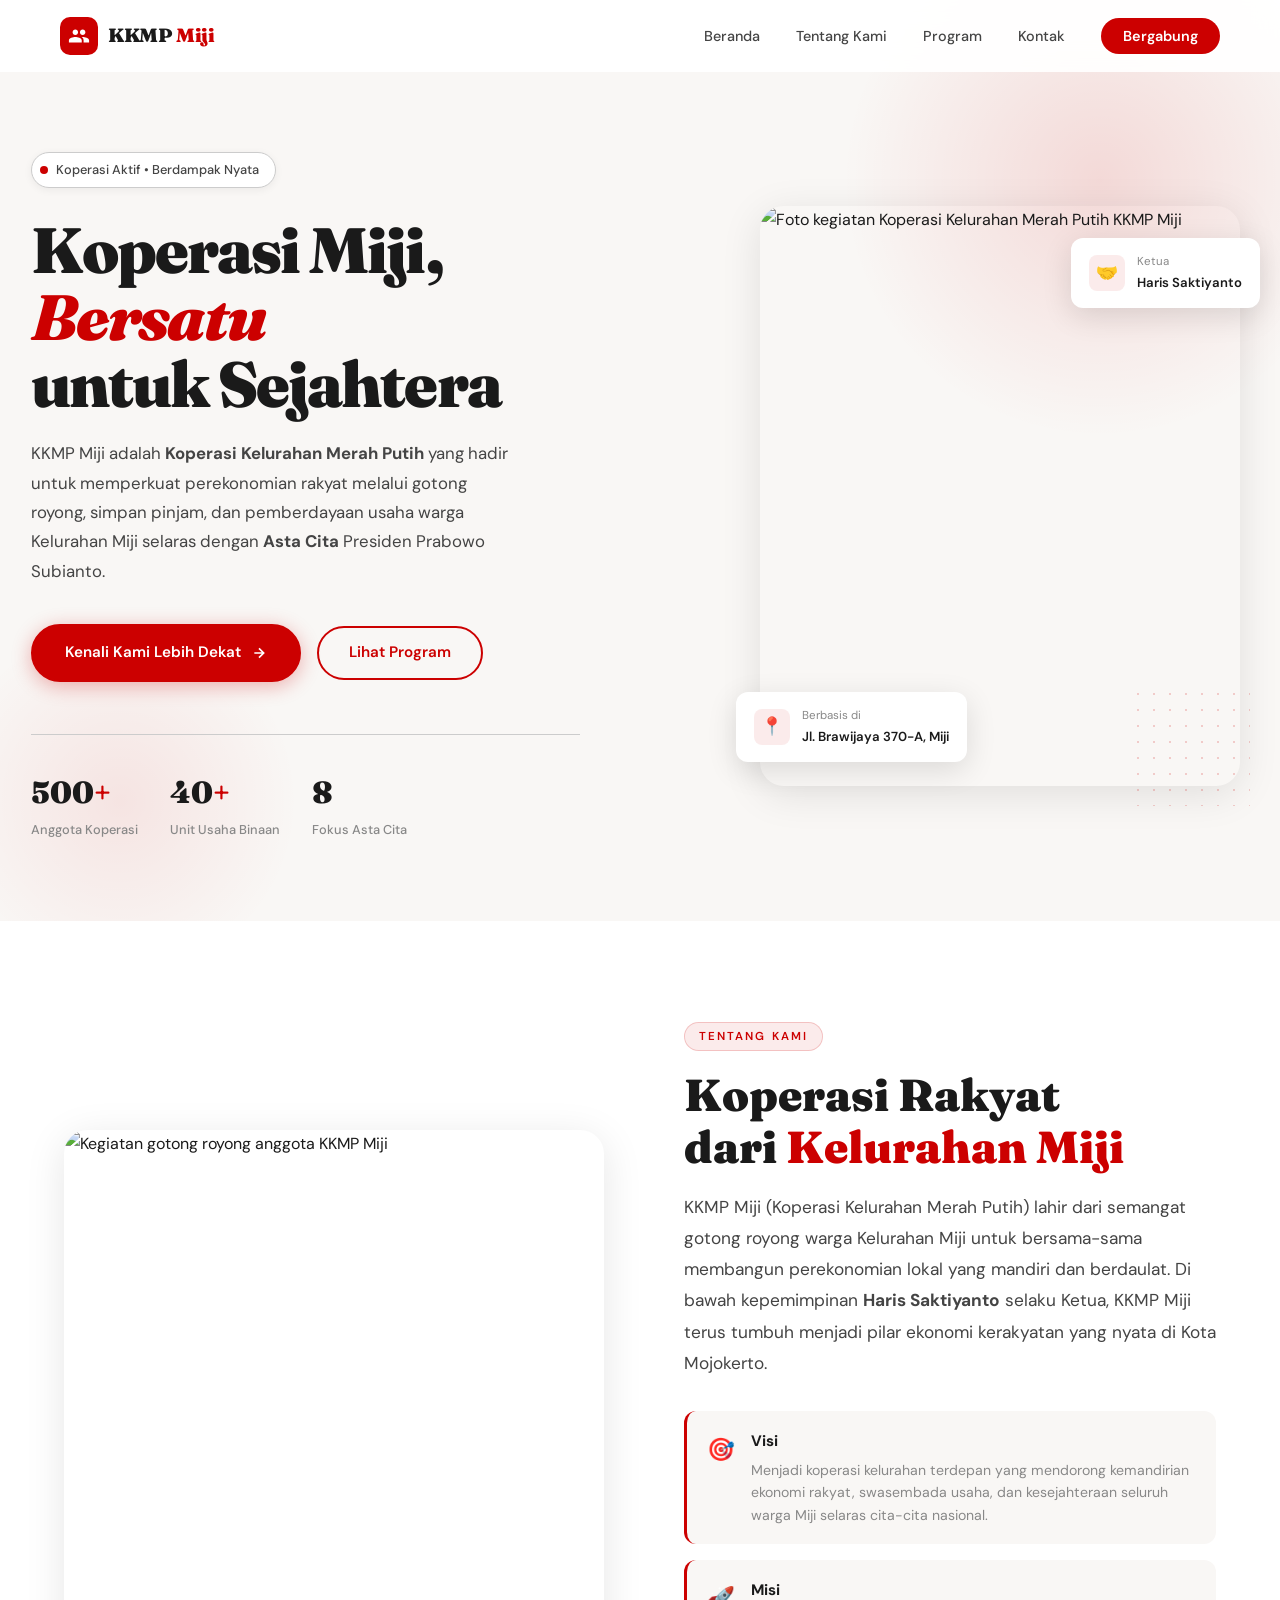
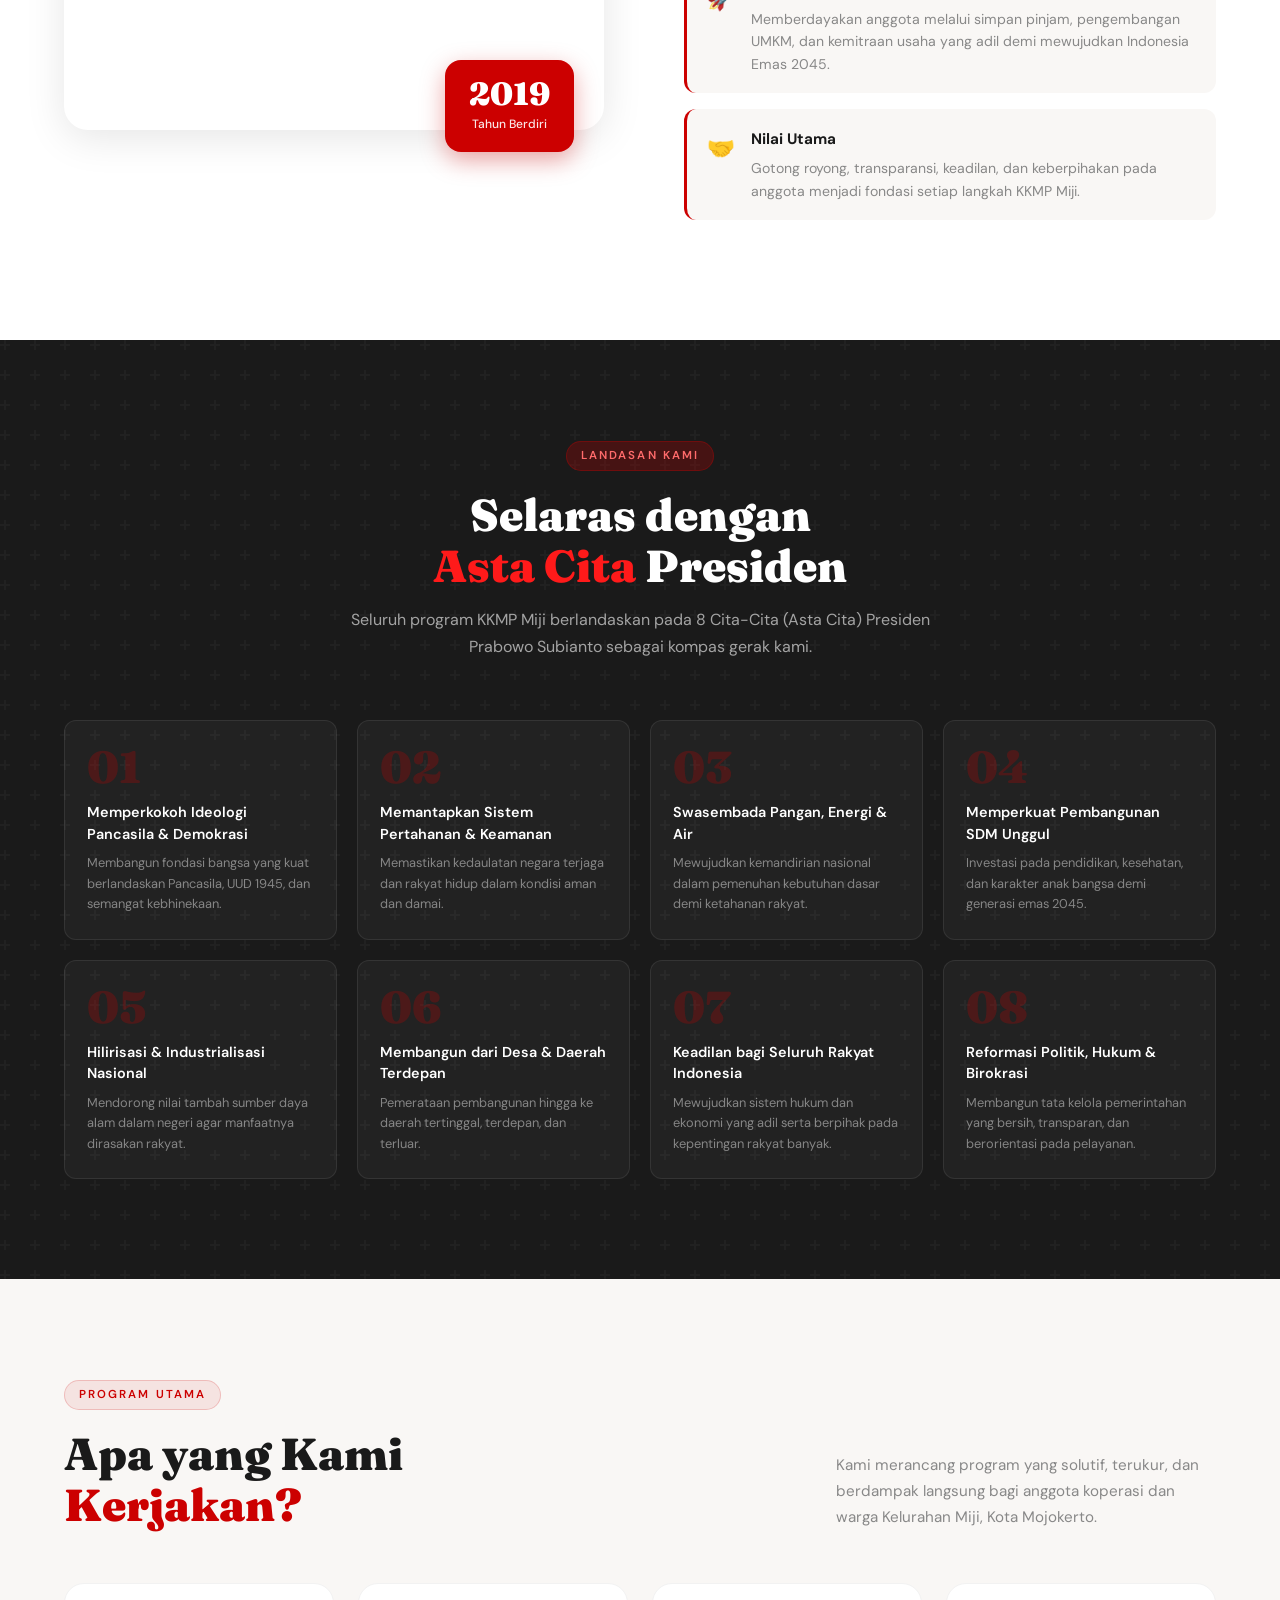
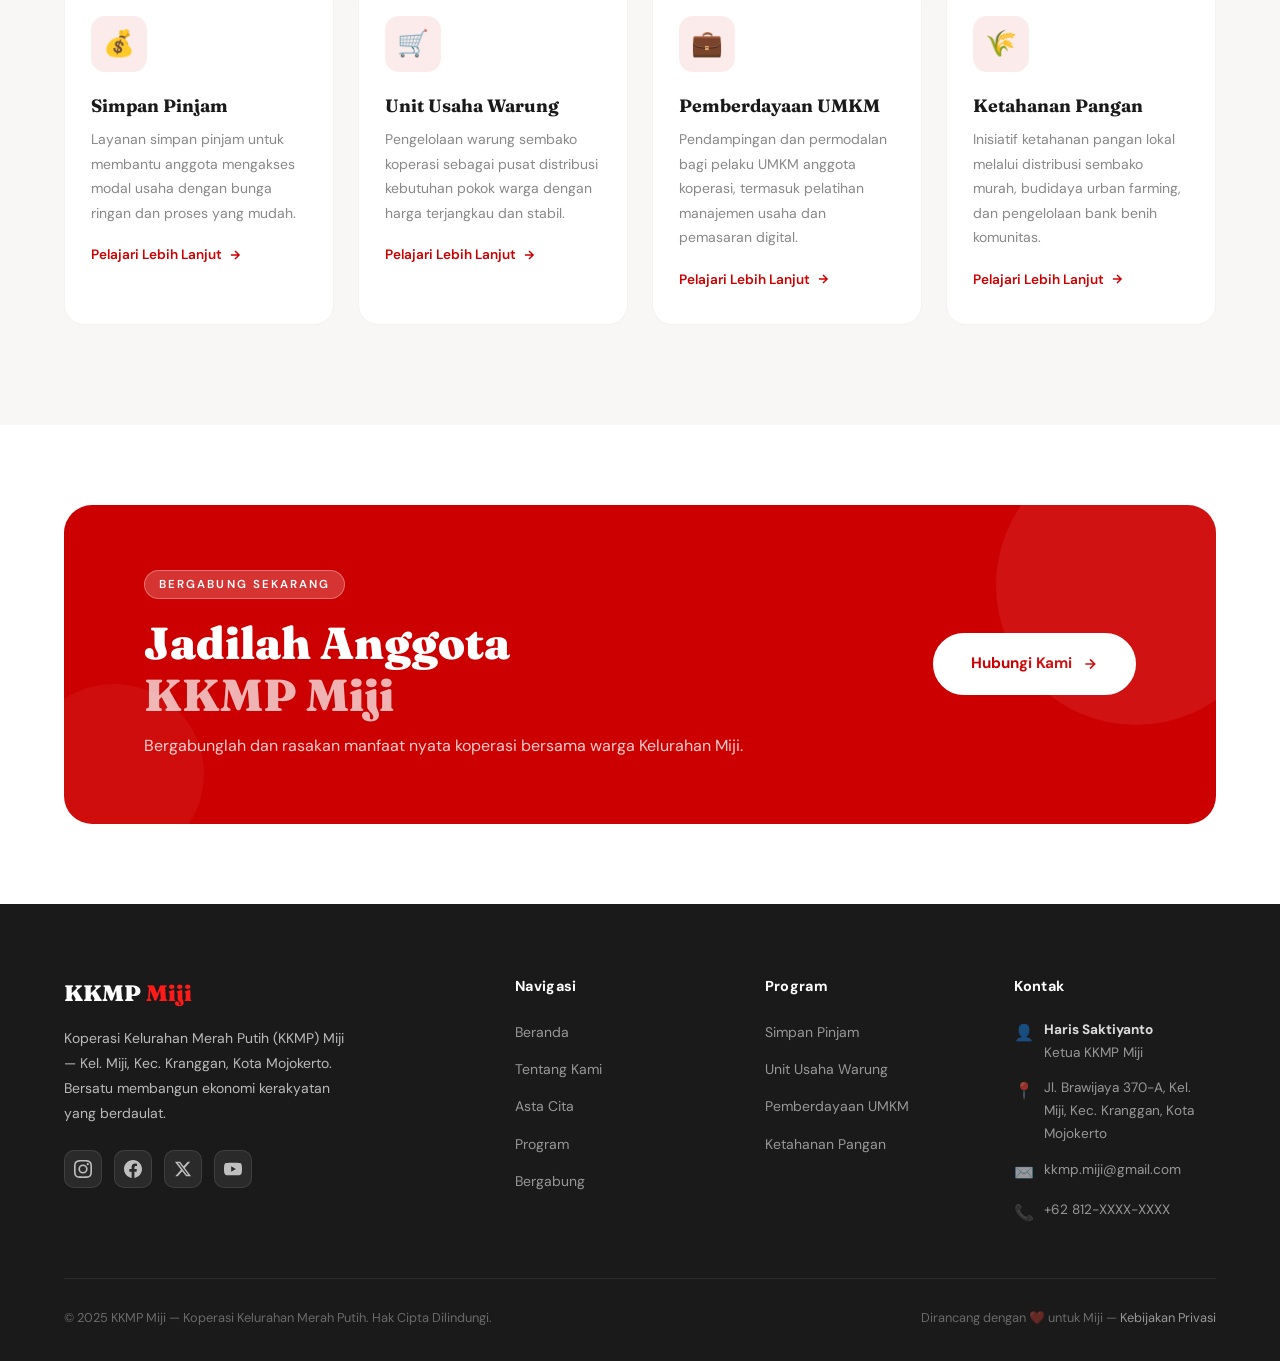
==== kkmp-miji-vercel (1)/index.html @ 679b97ec "Add files via upload" ====
<!DOCTYPE html>
<html lang="id">
<head>
  <meta charset="UTF-8" />
  <meta name="viewport" content="width=device-width, initial-scale=1.0" />

  <!-- ── SEO & Open Graph ── -->
  <title>KKMP Miji — Koperasi Kelurahan Merah Putih, Miji Mojokerto</title>
  <meta name="description" content="Koperasi Kelurahan Merah Putih (KKMP) Miji — Bersatu membangun ekonomi kerakyatan yang mandiri dan berdaulat di Kelurahan Miji, Kec. Kranggan, Kota Mojokerto." />
  <meta name="keywords" content="KKMP Miji, Koperasi Kelurahan Merah Putih, Mojokerto, Koperasi, Ekonomi Kerakyatan, Haris Saktiyanto" />
  <meta name="author" content="KKMP Miji" />

  <meta property="og:title"       content="KKMP Miji — Koperasi Kelurahan Merah Putih" />
  <meta property="og:description" content="Bersatu membangun ekonomi kerakyatan yang mandiri dan berdaulat di Kelurahan Miji, Kota Mojokerto." />
  <meta property="og:type"        content="website" />
  <meta property="og:locale"      content="id_ID" />

  <!-- ── Favicon (ganti dengan favicon asli) ── -->
  <link rel="icon" href="data:image/svg+xml,<svg xmlns='http://www.w3.org/2000/svg' viewBox='0 0 100 100'><rect width='100' height='100' rx='20' fill='%23CC0000'/><text y='.9em' font-size='80' x='10'>🤝</text></svg>" />

  <!-- ── Google Fonts ── -->
  <link rel="preconnect" href="https://fonts.googleapis.com" />
  <link rel="preconnect" href="https://fonts.gstatic.com" crossorigin />
  <link
    href="https://fonts.googleapis.com/css2?family=Fraunces:ital,wght@0,400;0,700;0,900;1,400&family=DM+Sans:wght@300;400;500;600&display=swap"
    rel="stylesheet"
  />

  <!-- ── Stylesheet Eksternal ── -->
  <link rel="stylesheet" href="style.css" />
</head>

<body>

  <!-- =============================================
       NAVIGASI
  ============================================= -->
  <nav id="navbar" aria-label="Navigasi Utama KKMP Miji">
    <div class="container nav-inner">

      <!-- Logo -->
      <a href="#" class="nav-logo">
        <div class="logo-badge" aria-hidden="true">
          <svg viewBox="0 0 24 24" xmlns="http://www.w3.org/2000/svg">
            <path d="M16 11c1.66 0 2.99-1.34 2.99-3S17.66 5 16 5c-1.66 0-3 1.34-3 3s1.34 3 3 3zm-8 0c1.66 0 2.99-1.34 2.99-3S9.66 5 8 5C6.34 5 5 6.34 5 8s1.34 3 3 3zm0 2c-2.33 0-7 1.17-7 3.5V19h14v-2.5c0-2.33-4.67-3.5-7-3.5zm8 0c-.29 0-.62.02-.97.05 1.16.84 1.97 1.97 1.97 3.45V19h6v-2.5c0-2.33-4.67-3.5-7-3.5z"/>
          </svg>
        </div>
        <span class="logo-text">KKMP <span>Miji</span></span>
      </a>

      <!-- Tautan navigasi (desktop) -->
      <ul class="nav-links" role="list">
        <li><a href="#hero">Beranda</a></li>
        <li><a href="#tentang">Tentang Kami</a></li>
        <li><a href="#program">Program</a></li>
        <li><a href="#footer">Kontak</a></li>
        <li><a href="#cta" class="nav-cta">Bergabung</a></li>
      </ul>

      <!-- Tombol hamburger (mobile) -->
      <button
        class="hamburger"
        id="hamburgerBtn"
        aria-label="Buka atau tutup menu"
        aria-expanded="false"
        aria-controls="mobileMenu"
      >
        <span></span>
        <span></span>
        <span></span>
      </button>
    </div>
  </nav>

  <!-- Menu mobile overlay -->
  <div class="mobile-menu" id="mobileMenu" role="navigation" aria-label="Menu Mobile">
    <a href="#hero"      class="mobile-nav-link">Beranda</a>
    <a href="#tentang"   class="mobile-nav-link">Tentang Kami</a>
    <a href="#asta-cita" class="mobile-nav-link">Asta Cita</a>
    <a href="#program"   class="mobile-nav-link">Program</a>
    <a href="#footer"    class="mobile-nav-link">Kontak</a>
  </div>


  <!-- =============================================
       HERO SECTION
  ============================================= -->
  <section id="hero" aria-labelledby="hero-title">
    <div class="container" style="display:contents;">

      <!-- Konten teks kiri -->
      <div class="hero-left container" style="display:block; width:90%; max-width:1160px; margin:0 auto; padding-right:0;">

        <!-- Badge status aktif -->
        <div class="hero-badge">
          <span class="dot"></span>
          Koperasi Aktif &bull; Berdampak Nyata
        </div>

        <!-- Judul utama -->
        <h1 class="hero-title" id="hero-title">
          Koperasi Miji,<br/>
          <span class="accent">Bersatu</span><br/>
          untuk Sejahtera
        </h1>

        <!-- Sub-judul -->
        <p class="hero-subtitle">
          KKMP Miji adalah <strong>Koperasi Kelurahan Merah Putih</strong> yang hadir untuk
          memperkuat perekonomian rakyat melalui gotong royong, simpan pinjam, dan
          pemberdayaan usaha warga Kelurahan Miji selaras dengan <strong>Asta Cita</strong>
          Presiden Prabowo Subianto.
        </p>

        <!-- Tombol aksi -->
        <div class="hero-actions">
          <a href="#tentang" class="btn-primary">
            Kenali Kami Lebih Dekat
            <svg width="16" height="16" viewBox="0 0 24 24" fill="none" stroke="currentColor" stroke-width="2.5">
              <path d="M5 12h14M12 5l7 7-7 7"/>
            </svg>
          </a>
          <a href="#program" class="btn-outline">Lihat Program</a>
        </div>

        <!-- Statistik ringkas -->
        <div class="hero-stats">
          <div class="stat-item">
            <div class="stat-num">500<span>+</span></div>
            <div class="stat-label">Anggota Koperasi</div>
          </div>
          <div class="stat-item">
            <div class="stat-num">40<span>+</span></div>
            <div class="stat-label">Unit Usaha Binaan</div>
          </div>
          <div class="stat-item">
            <div class="stat-num">8</div>
            <div class="stat-label">Fokus Asta Cita</div>
          </div>
        </div>
      </div><!-- /.hero-left -->

      <!-- Gambar sisi kanan -->
      <div class="hero-right" style="padding:80px 40px 80px 0; flex:1; min-width:280px;">
        <div class="hero-image-wrap">
          <!-- Ganti URL dengan foto asli KKMP Miji -->
          <img
            src="https://placehold.co/520x580/CC0000/FFFFFF?text=KKMP+Miji&font=playfair-display"
            alt="Foto kegiatan Koperasi Kelurahan Merah Putih KKMP Miji"
            width="520"
            height="580"
          />

          <!-- Kartu mengambang 1: alamat -->
          <div class="hero-float-card card-1">
            <div class="card-icon">📍</div>
            <div>
              <div style="color:var(--gray-500); font-size:0.72rem; font-weight:400;">Berbasis di</div>
              <div>Jl. Brawijaya 370-A, Miji</div>
            </div>
          </div>

          <!-- Kartu mengambang 2: ketua -->
          <div class="hero-float-card card-2">
            <div class="card-icon">🤝</div>
            <div>
              <div style="color:var(--gray-500); font-size:0.72rem; font-weight:400;">Ketua</div>
              <div>Haris Saktiyanto</div>
            </div>
          </div>

          <!-- Pola titik dekoratif -->
          <div class="dots-pattern" aria-hidden="true"></div>
        </div>
      </div><!-- /.hero-right -->

    </div>
  </section>


  <!-- =============================================
       TENTANG KAMI SECTION
  ============================================= -->
  <section id="tentang" aria-labelledby="tentang-title">
    <div class="container">
      <div class="about-grid">

        <!-- Gambar kiri -->
        <div class="about-image-wrap reveal">
          <!-- Ganti dengan foto kegiatan nyata KKMP Miji -->
          <img
            src="https://placehold.co/540x600/1A1A1A/FFFFFF?text=Tentang+KKMP+Miji&font=playfair-display"
            alt="Kegiatan gotong royong anggota KKMP Miji"
            width="540"
            height="600"
          />
          <!-- Lencana tahun berdiri -->
          <div class="about-badge">
            <div class="badge-num">2019</div>
            <div class="badge-text">Tahun Berdiri</div>
          </div>
        </div>

        <!-- Konten teks kanan -->
        <div class="about-content reveal" style="transition-delay:0.15s;">
          <span class="section-tag">Tentang Kami</span>
          <h2 class="section-title" id="tentang-title">
            Koperasi Rakyat<br/>dari <span>Kelurahan Miji</span>
          </h2>

          <p class="about-lead">
            KKMP Miji (Koperasi Kelurahan Merah Putih) lahir dari semangat gotong royong
            warga Kelurahan Miji untuk bersama-sama membangun perekonomian lokal yang
            mandiri dan berdaulat. Di bawah kepemimpinan <strong>Haris Saktiyanto</strong>
            selaku Ketua, KKMP Miji terus tumbuh menjadi pilar ekonomi kerakyatan yang
            nyata di Kota Mojokerto.
          </p>

          <!-- Visi, Misi, Nilai -->
          <div class="vmv-list">
            <div class="vmv-item">
              <div class="vmv-icon">🎯</div>
              <div>
                <h4>Visi</h4>
                <p>
                  Menjadi koperasi kelurahan terdepan yang mendorong kemandirian ekonomi
                  rakyat, swasembada usaha, dan kesejahteraan seluruh warga Miji selaras
                  cita-cita nasional.
                </p>
              </div>
            </div>
            <div class="vmv-item">
              <div class="vmv-icon">🚀</div>
              <div>
                <h4>Misi</h4>
                <p>
                  Memberdayakan anggota melalui simpan pinjam, pengembangan UMKM, dan
                  kemitraan usaha yang adil demi mewujudkan Indonesia Emas 2045.
                </p>
              </div>
            </div>
            <div class="vmv-item">
              <div class="vmv-icon">🤝</div>
              <div>
                <h4>Nilai Utama</h4>
                <p>
                  Gotong royong, transparansi, keadilan, dan keberpihakan pada anggota
                  menjadi fondasi setiap langkah KKMP Miji.
                </p>
              </div>
            </div>
          </div>
        </div><!-- /.about-content -->

      </div>
    </div>
  </section>


  <!-- =============================================
       ASTA CITA SECTION
       8 Prioritas Presiden Prabowo yang menjadi
       landasan program KKMP Miji
  ============================================= -->
  <section id="asta-cita" aria-labelledby="asta-title">
    <div class="container">

      <div class="asta-header reveal">
        <span class="section-tag" style="background:rgba(204,0,0,0.25); color:#FF6B6B; border-color:rgba(204,0,0,0.3);">
          Landasan Kami
        </span>
        <h2 class="section-title" id="asta-title">
          Selaras dengan<br/><span>Asta Cita</span> Presiden
        </h2>
        <p>
          Seluruh program KKMP Miji berlandaskan pada 8 Cita-Cita (Asta Cita) Presiden
          Prabowo Subianto sebagai kompas gerak kami.
        </p>
      </div>

      <!-- Grid 8 kartu Asta Cita -->
      <div class="asta-grid reveal-stagger">
        <div class="asta-card">
          <div class="asta-num">01</div>
          <h4>Memperkokoh Ideologi Pancasila &amp; Demokrasi</h4>
          <p>Membangun fondasi bangsa yang kuat berlandaskan Pancasila, UUD 1945, dan semangat kebhinekaan.</p>
        </div>
        <div class="asta-card">
          <div class="asta-num">02</div>
          <h4>Memantapkan Sistem Pertahanan &amp; Keamanan</h4>
          <p>Memastikan kedaulatan negara terjaga dan rakyat hidup dalam kondisi aman dan damai.</p>
        </div>
        <div class="asta-card">
          <div class="asta-num">03</div>
          <h4>Swasembada Pangan, Energi &amp; Air</h4>
          <p>Mewujudkan kemandirian nasional dalam pemenuhan kebutuhan dasar demi ketahanan rakyat.</p>
        </div>
        <div class="asta-card">
          <div class="asta-num">04</div>
          <h4>Memperkuat Pembangunan SDM Unggul</h4>
          <p>Investasi pada pendidikan, kesehatan, dan karakter anak bangsa demi generasi emas 2045.</p>
        </div>
        <div class="asta-card">
          <div class="asta-num">05</div>
          <h4>Hilirisasi &amp; Industrialisasi Nasional</h4>
          <p>Mendorong nilai tambah sumber daya alam dalam negeri agar manfaatnya dirasakan rakyat.</p>
        </div>
        <div class="asta-card">
          <div class="asta-num">06</div>
          <h4>Membangun dari Desa &amp; Daerah Terdepan</h4>
          <p>Pemerataan pembangunan hingga ke daerah tertinggal, terdepan, dan terluar.</p>
        </div>
        <div class="asta-card">
          <div class="asta-num">07</div>
          <h4>Keadilan bagi Seluruh Rakyat Indonesia</h4>
          <p>Mewujudkan sistem hukum dan ekonomi yang adil serta berpihak pada kepentingan rakyat banyak.</p>
        </div>
        <div class="asta-card">
          <div class="asta-num">08</div>
          <h4>Reformasi Politik, Hukum &amp; Birokrasi</h4>
          <p>Membangun tata kelola pemerintahan yang bersih, transparan, dan berorientasi pada pelayanan.</p>
        </div>
      </div>

    </div>
  </section>


  <!-- =============================================
       PROGRAM UTAMA SECTION
  ============================================= -->
  <section id="program" aria-labelledby="program-title">
    <div class="container">

      <div class="program-header reveal">
        <div>
          <span class="section-tag">Program Utama</span>
          <h2 class="section-title" id="program-title">
            Apa yang Kami<br/><span>Kerjakan?</span>
          </h2>
        </div>
        <p>
          Kami merancang program yang solutif, terukur, dan berdampak langsung bagi
          anggota koperasi dan warga Kelurahan Miji, Kota Mojokerto.
        </p>
      </div>

      <div class="program-grid reveal-stagger">

        <!-- Program 1 -->
        <div class="prog-card">
          <div class="prog-icon">💰</div>
          <h3>Simpan Pinjam</h3>
          <p>
            Layanan simpan pinjam untuk membantu anggota mengakses modal usaha
            dengan bunga ringan dan proses yang mudah.
          </p>
          <a href="#" class="prog-link">
            Pelajari Lebih Lanjut
            <svg viewBox="0 0 24 24" fill="none" stroke="currentColor" stroke-width="2.5">
              <path d="M5 12h14M12 5l7 7-7 7"/>
            </svg>
          </a>
        </div>

        <!-- Program 2 -->
        <div class="prog-card">
          <div class="prog-icon">🛒</div>
          <h3>Unit Usaha Warung</h3>
          <p>
            Pengelolaan warung sembako koperasi sebagai pusat distribusi kebutuhan
            pokok warga dengan harga terjangkau dan stabil.
          </p>
          <a href="#" class="prog-link">
            Pelajari Lebih Lanjut
            <svg viewBox="0 0 24 24" fill="none" stroke="currentColor" stroke-width="2.5">
              <path d="M5 12h14M12 5l7 7-7 7"/>
            </svg>
          </a>
        </div>

        <!-- Program 3 -->
        <div class="prog-card">
          <div class="prog-icon">💼</div>
          <h3>Pemberdayaan UMKM</h3>
          <p>
            Pendampingan dan permodalan bagi pelaku UMKM anggota koperasi,
            termasuk pelatihan manajemen usaha dan pemasaran digital.
          </p>
          <a href="#" class="prog-link">
            Pelajari Lebih Lanjut
            <svg viewBox="0 0 24 24" fill="none" stroke="currentColor" stroke-width="2.5">
              <path d="M5 12h14M12 5l7 7-7 7"/>
            </svg>
          </a>
        </div>

        <!-- Program 4 -->
        <div class="prog-card">
          <div class="prog-icon">🌾</div>
          <h3>Ketahanan Pangan</h3>
          <p>
            Inisiatif ketahanan pangan lokal melalui distribusi sembako murah,
            budidaya urban farming, dan pengelolaan bank benih komunitas.
          </p>
          <a href="#" class="prog-link">
            Pelajari Lebih Lanjut
            <svg viewBox="0 0 24 24" fill="none" stroke="currentColor" stroke-width="2.5">
              <path d="M5 12h14M12 5l7 7-7 7"/>
            </svg>
          </a>
        </div>

      </div>
    </div>
  </section>


  <!-- =============================================
       CALL TO ACTION SECTION
  ============================================= -->
  <section id="cta" aria-labelledby="cta-title">
    <div class="container">
      <div class="cta-box reveal">
        <div class="cta-text">
          <span class="section-tag">Bergabung Sekarang</span>
          <h2 class="section-title" id="cta-title">
            Jadilah Anggota<br/><span>KKMP Miji</span>
          </h2>
          <p>Bergabunglah dan rasakan manfaat nyata koperasi bersama warga Kelurahan Miji.</p>
        </div>
        <a href="mailto:kkmp.miji@gmail.com" class="cta-btn">
          Hubungi Kami
          <svg width="16" height="16" viewBox="0 0 24 24" fill="none" stroke="currentColor" stroke-width="2.5">
            <path d="M5 12h14M12 5l7 7-7 7"/>
          </svg>
        </a>
      </div>
    </div>
  </section>


  <!-- =============================================
       FOOTER
  ============================================= -->
  <footer id="footer" aria-label="Footer KKMP Miji">
    <div class="container">

      <div class="footer-grid">

        <!-- Kolom 1: Branding & Media Sosial -->
        <div class="footer-brand">
          <div class="logo-text">KKMP <span>Miji</span></div>
          <p>
            Koperasi Kelurahan Merah Putih (KKMP) Miji — Kel. Miji, Kec. Kranggan,
            Kota Mojokerto. Bersatu membangun ekonomi kerakyatan yang berdaulat.
          </p>
          <div class="social-links" aria-label="Media Sosial KKMP Miji">
            <!-- Instagram — ganti href dengan URL asli -->
            <a href="#" class="social-link" aria-label="Instagram KKMP Miji">
              <svg width="18" height="18" viewBox="0 0 24 24" fill="currentColor">
                <path d="M12 2.163c3.204 0 3.584.012 4.85.07 3.252.148 4.771 1.691 4.919 4.919.058 1.265.069 1.645.069 4.849 0 3.205-.012 3.584-.069 4.849-.149 3.225-1.664 4.771-4.919 4.919-1.266.058-1.644.07-4.85.07-3.204 0-3.584-.012-4.849-.07-3.26-.149-4.771-1.699-4.919-4.92-.058-1.265-.07-1.644-.07-4.849 0-3.204.013-3.583.07-4.849.149-3.227 1.664-4.771 4.919-4.919 1.266-.057 1.645-.069 4.849-.069zM12 0C8.741 0 8.333.014 7.053.072 2.695.272.273 2.69.073 7.052.014 8.333 0 8.741 0 12c0 3.259.014 3.668.072 4.948.2 4.358 2.618 6.78 6.98 6.98C8.333 23.986 8.741 24 12 24c3.259 0 3.668-.014 4.948-.072 4.354-.2 6.782-2.618 6.979-6.98.059-1.28.073-1.689.073-4.948 0-3.259-.014-3.667-.072-4.947-.196-4.354-2.617-6.78-6.979-6.98C15.668.014 15.259 0 12 0zm0 5.838a6.162 6.162 0 100 12.324 6.162 6.162 0 000-12.324zM12 16a4 4 0 110-8 4 4 0 010 8zm6.406-11.845a1.44 1.44 0 100 2.881 1.44 1.44 0 000-2.881z"/>
              </svg>
            </a>
            <!-- Facebook -->
            <a href="#" class="social-link" aria-label="Facebook KKMP Miji">
              <svg width="18" height="18" viewBox="0 0 24 24" fill="currentColor">
                <path d="M24 12.073c0-6.627-5.373-12-12-12s-12 5.373-12 12c0 5.99 4.388 10.954 10.125 11.854v-8.385H7.078v-3.47h3.047V9.43c0-3.007 1.792-4.669 4.533-4.669 1.312 0 2.686.235 2.686.235v2.953H15.83c-1.491 0-1.956.925-1.956 1.874v2.25h3.328l-.532 3.47h-2.796v8.385C19.612 23.027 24 18.062 24 12.073z"/>
              </svg>
            </a>
            <!-- Twitter/X -->
            <a href="#" class="social-link" aria-label="Twitter KKMP Miji">
              <svg width="18" height="18" viewBox="0 0 24 24" fill="currentColor">
                <path d="M18.244 2.25h3.308l-7.227 8.26 8.502 11.24H16.17l-5.214-6.817L4.99 21.75H1.68l7.73-8.835L1.254 2.25H8.08l4.713 6.231zm-1.161 17.52h1.833L7.084 4.126H5.117z"/>
              </svg>
            </a>
            <!-- YouTube -->
            <a href="#" class="social-link" aria-label="YouTube KKMP Miji">
              <svg width="18" height="18" viewBox="0 0 24 24" fill="currentColor">
                <path d="M23.498 6.186a3.016 3.016 0 00-2.122-2.136C19.505 3.545 12 3.545 12 3.545s-7.505 0-9.377.505A3.017 3.017 0 00.502 6.186C0 8.07 0 12 0 12s0 3.93.502 5.814a3.016 3.016 0 002.122 2.136c1.871.505 9.376.505 9.376.505s7.505 0 9.377-.505a3.015 3.015 0 002.122-2.136C24 15.93 24 12 24 12s0-3.93-.502-5.814zM9.545 15.568V8.432L15.818 12l-6.273 3.568z"/>
              </svg>
            </a>
          </div>
        </div>

        <!-- Kolom 2: Navigasi -->
        <div class="footer-col">
          <h5>Navigasi</h5>
          <ul role="list">
            <li><a href="#hero">Beranda</a></li>
            <li><a href="#tentang">Tentang Kami</a></li>
            <li><a href="#asta-cita">Asta Cita</a></li>
            <li><a href="#program">Program</a></li>
            <li><a href="#cta">Bergabung</a></li>
          </ul>
        </div>

        <!-- Kolom 3: Program -->
        <div class="footer-col">
          <h5>Program</h5>
          <ul role="list">
            <li><a href="#">Simpan Pinjam</a></li>
            <li><a href="#">Unit Usaha Warung</a></li>
            <li><a href="#">Pemberdayaan UMKM</a></li>
            <li><a href="#">Ketahanan Pangan</a></li>
          </ul>
        </div>

        <!-- Kolom 4: Kontak -->
        <div class="footer-col">
          <h5>Kontak</h5>
          <div class="contact-list">
            <div class="contact-item">
              <span class="ci-icon">👤</span>
              <span>
                <strong style="color:rgba(255,255,255,0.85);">Haris Saktiyanto</strong><br/>
                Ketua KKMP Miji
              </span>
            </div>
            <div class="contact-item">
              <span class="ci-icon">📍</span>
              <span>Jl. Brawijaya 370-A, Kel. Miji, Kec. Kranggan, Kota Mojokerto</span>
            </div>
            <div class="contact-item">
              <span class="ci-icon">✉️</span>
              <span>kkmp.miji@gmail.com</span>
            </div>
            <div class="contact-item">
              <span class="ci-icon">📞</span>
              <span>+62 812-XXXX-XXXX</span>
            </div>
          </div>
        </div>

      </div><!-- /.footer-grid -->

      <!-- Baris hak cipta -->
      <div class="footer-bottom">
        <span>© 2025 KKMP Miji — Koperasi Kelurahan Merah Putih. Hak Cipta Dilindungi.</span>
        <span>
          Dirancang dengan ❤️ untuk Miji &mdash;
          <a href="#">Kebijakan Privasi</a>
        </span>
      </div>

    </div>
  </footer>


  <!-- ── JavaScript Eksternal (dipanggil sebelum </body>) ── -->
  <script src="script.js"></script>

</body>
</html>
---- kkmp-miji-vercel (1)/style.css ----
/* ================================================================
   KKMP MIJI — style.css
   Koperasi Kelurahan Merah Putih Miji, Kota Mojokerto
   Ketua: Haris Saktiyanto
   ================================================================ */

/* ─────────────────────────────────────────
   1. CSS VARIABLES & RESET
   Ubah warna, font, atau ukuran global
   cukup di blok :root ini saja.
───────────────────────────────────────── */
:root {
  --red:          #CC0000;
  --red-dark:     #990000;
  --red-light:    #FF1A1A;
  --red-muted:    rgba(204, 0, 0, 0.08);
  --white:        #FFFFFF;
  --off-white:    #F9F7F5;
  --gray-100:     #F2F2F2;
  --gray-300:     #CCCCCC;
  --gray-500:     #888888;
  --gray-700:     #444444;
  --dark:         #1A1A1A;
  --font-display: 'Fraunces', Georgia, serif;
  --font-body:    'DM Sans', sans-serif;
  --radius:       12px;
  --shadow:       0 8px 40px rgba(0, 0, 0, 0.10);
  --nav-height:   72px;
  --transition:   0.3s cubic-bezier(0.4, 0, 0.2, 1);
}

*,
*::before,
*::after {
  margin: 0;
  padding: 0;
  box-sizing: border-box;
}

html {
  scroll-behavior: smooth;
}

body {
  font-family: var(--font-body);
  background: var(--white);
  color: var(--dark);
  line-height: 1.7;
  overflow-x: hidden;
}

img {
  display: block;
  max-width: 100%;
}

a {
  color: inherit;
  text-decoration: none;
  transition: var(--transition);
}

ul {
  list-style: none;
}


/* ─────────────────────────────────────────
   2. UTILITY CLASSES
───────────────────────────────────────── */
.container {
  width: 90%;
  max-width: 1160px;
  margin: 0 auto;
}

/* Label kecil di atas judul section */
.section-tag {
  display: inline-block;
  font-size: 0.72rem;
  font-weight: 600;
  letter-spacing: 0.18em;
  text-transform: uppercase;
  color: var(--red);
  background: var(--red-muted);
  border: 1px solid rgba(204, 0, 0, 0.18);
  padding: 4px 14px;
  border-radius: 100px;
  margin-bottom: 18px;
}

.section-title {
  font-family: var(--font-display);
  font-size: clamp(2rem, 4vw, 2.8rem);
  font-weight: 900;
  line-height: 1.15;
  color: var(--dark);
}

.section-title span {
  color: var(--red);
}

/* Tombol merah solid */
.btn-primary {
  display: inline-flex;
  align-items: center;
  gap: 10px;
  background: var(--red);
  color: var(--white);
  font-family: var(--font-body);
  font-size: 0.95rem;
  font-weight: 600;
  padding: 14px 32px;
  border-radius: 100px;
  border: 2px solid var(--red);
  cursor: pointer;
  transition: var(--transition);
  box-shadow: 0 4px 20px rgba(204, 0, 0, 0.30);
}

.btn-primary:hover {
  background: var(--red-dark);
  border-color: var(--red-dark);
  transform: translateY(-2px);
  box-shadow: 0 8px 28px rgba(204, 0, 0, 0.40);
}

/* Tombol outline merah */
.btn-outline {
  display: inline-flex;
  align-items: center;
  gap: 10px;
  background: transparent;
  color: var(--red);
  font-family: var(--font-body);
  font-size: 0.95rem;
  font-weight: 600;
  padding: 12px 30px;
  border-radius: 100px;
  border: 2px solid var(--red);
  cursor: pointer;
  transition: var(--transition);
}

.btn-outline:hover {
  background: var(--red);
  color: var(--white);
  transform: translateY(-2px);
}


/* ─────────────────────────────────────────
   3. NAVIGASI (NAVBAR)
   Sticky navbar dengan efek blur saat di-scroll.
───────────────────────────────────────── */
#navbar {
  position: fixed;
  top: 0;
  left: 0;
  right: 0;
  z-index: 1000;
  height: var(--nav-height);
  display: flex;
  align-items: center;
  background: rgba(255, 255, 255, 0.92);
  backdrop-filter: blur(12px);
  -webkit-backdrop-filter: blur(12px);
  border-bottom: 1px solid transparent;
  transition: border-color var(--transition), box-shadow var(--transition);
}

/* Ditambahkan via JS saat pengguna men-scroll */
#navbar.scrolled {
  border-color: var(--gray-100);
  box-shadow: 0 2px 20px rgba(0, 0, 0, 0.06);
}

.nav-inner {
  display: flex;
  align-items: center;
  justify-content: space-between;
  width: 100%;
}

/* ── Logo ── */
.nav-logo {
  display: flex;
  align-items: center;
  gap: 10px;
}

.nav-logo .logo-badge {
  width: 38px;
  height: 38px;
  background: var(--red);
  border-radius: 10px;
  display: flex;
  align-items: center;
  justify-content: center;
}

.nav-logo .logo-badge svg {
  width: 22px;
  height: 22px;
  fill: white;
}

.nav-logo .logo-text {
  font-family: var(--font-display);
  font-weight: 900;
  font-size: 1.2rem;
  color: var(--dark);
  letter-spacing: -0.02em;
}

.nav-logo .logo-text span {
  color: var(--red);
}

/* ── Tautan navigasi ── */
.nav-links {
  display: flex;
  align-items: center;
  gap: 36px;
}

.nav-links a {
  font-size: 0.9rem;
  font-weight: 500;
  color: var(--gray-700);
  position: relative;
}

.nav-links a::after {
  content: '';
  position: absolute;
  left: 0;
  bottom: -4px;
  width: 0;
  height: 2px;
  background: var(--red);
  border-radius: 2px;
  transition: width var(--transition);
}

.nav-links a:hover {
  color: var(--red);
}

.nav-links a:hover::after {
  width: 100%;
}

/* Tombol CTA di navbar */
.nav-cta {
  background: var(--red);
  color: var(--white) !important;
  padding: 9px 22px;
  border-radius: 100px;
  font-weight: 600 !important;
}

.nav-cta:hover {
  background: var(--red-dark);
  opacity: 1;
}

.nav-cta::after {
  display: none !important;
}

/* ── Tombol Hamburger (Mobile) ── */
.hamburger {
  display: none;
  flex-direction: column;
  gap: 5px;
  cursor: pointer;
  padding: 8px;
  background: none;
  border: none;
}

.hamburger span {
  display: block;
  width: 26px;
  height: 2px;
  background: var(--dark);
  border-radius: 2px;
  transition: var(--transition);
}

/* Animasi hamburger → X saat menu terbuka */
.hamburger.active span:nth-child(1) {
  transform: translateY(7px) rotate(45deg);
}

.hamburger.active span:nth-child(2) {
  opacity: 0;
}

.hamburger.active span:nth-child(3) {
  transform: translateY(-7px) rotate(-45deg);
}

/* ── Menu Mobile (Overlay) ── */
.mobile-menu {
  display: none;
  position: fixed;
  top: var(--nav-height);
  left: 0;
  right: 0;
  bottom: 0;
  background: var(--white);
  z-index: 999;
  flex-direction: column;
  align-items: center;
  justify-content: center;
  gap: 32px;
  transform: translateY(-10px);
  opacity: 0;
  transition: opacity var(--transition), transform var(--transition);
}

.mobile-menu.open {
  display: flex;
  opacity: 1;
  transform: translateY(0);
}

.mobile-menu a {
  font-family: var(--font-display);
  font-size: 2rem;
  font-weight: 700;
  color: var(--dark);
}

.mobile-menu a:hover {
  color: var(--red);
}


/* ─────────────────────────────────────────
   4. HERO SECTION
───────────────────────────────────────── */
#hero {
  min-height: 100vh;
  padding-top: var(--nav-height);
  display: grid;
  grid-template-columns: 1fr 1fr;
  align-items: center;
  gap: 60px;
  position: relative;
  overflow: hidden;
  background: var(--off-white);
}

/* Ornamen lingkaran latar belakang */
#hero::before {
  content: '';
  position: absolute;
  top: -80px;
  right: -80px;
  width: 520px;
  height: 520px;
  background: radial-gradient(circle, rgba(204, 0, 0, 0.12) 0%, transparent 70%);
  border-radius: 50%;
  pointer-events: none;
}

#hero::after {
  content: '';
  position: absolute;
  bottom: -60px;
  left: -60px;
  width: 360px;
  height: 360px;
  background: radial-gradient(circle, rgba(204, 0, 0, 0.08) 0%, transparent 70%);
  border-radius: 50%;
  pointer-events: none;
}

.hero-left {
  padding: 80px 0 80px;
  position: relative;
  z-index: 1;
}

/* Badge status aktif */
.hero-badge {
  display: inline-flex;
  align-items: center;
  gap: 8px;
  background: var(--white);
  border: 1px solid var(--gray-300);
  border-radius: 100px;
  padding: 6px 16px 6px 8px;
  font-size: 0.8rem;
  font-weight: 500;
  color: var(--gray-700);
  margin-bottom: 28px;
  box-shadow: 0 2px 8px rgba(0, 0, 0, 0.06);
}

/* Titik berkedip merah */
.hero-badge .dot {
  width: 8px;
  height: 8px;
  background: var(--red);
  border-radius: 50%;
  animation: pulse 2s infinite;
}

@keyframes pulse {
  0%, 100% { opacity: 1; transform: scale(1); }
  50%       { opacity: 0.6; transform: scale(1.3); }
}

.hero-title {
  font-family: var(--font-display);
  font-size: clamp(2.6rem, 5.5vw, 4rem);
  font-weight: 900;
  line-height: 1.05;
  letter-spacing: -0.03em;
  color: var(--dark);
  margin-bottom: 22px;
}

.hero-title .accent {
  color: var(--red);
  font-style: italic;
}

.hero-subtitle {
  font-size: 1.05rem;
  color: var(--gray-700);
  line-height: 1.75;
  max-width: 480px;
  margin-bottom: 38px;
}

.hero-actions {
  display: flex;
  align-items: center;
  gap: 16px;
  flex-wrap: wrap;
}

/* Statistik di bawah tombol CTA */
.hero-stats {
  display: flex;
  gap: 32px;
  margin-top: 52px;
  padding-top: 32px;
  border-top: 1px solid var(--gray-300);
}

.stat-item .stat-num {
  font-family: var(--font-display);
  font-size: 1.9rem;
  font-weight: 900;
  color: var(--dark);
}

.stat-item .stat-num span {
  color: var(--red);
}

.stat-item .stat-label {
  font-size: 0.8rem;
  color: var(--gray-500);
  font-weight: 500;
}

/* Gambar sisi kanan hero */
.hero-right {
  position: relative;
  z-index: 1;
  display: flex;
  justify-content: flex-end;
}

.hero-image-wrap {
  position: relative;
  width: 100%;
  max-width: 480px;
}

.hero-image-wrap img {
  width: 100%;
  border-radius: 24px;
  box-shadow: var(--shadow);
  object-fit: cover;
}

/* Kartu kecil mengambang di atas gambar */
.hero-float-card {
  position: absolute;
  background: var(--white);
  border-radius: var(--radius);
  padding: 14px 18px;
  box-shadow: 0 8px 30px rgba(0, 0, 0, 0.12);
  display: flex;
  align-items: center;
  gap: 12px;
  font-size: 0.82rem;
  font-weight: 600;
  color: var(--dark);
  animation: float 4s ease-in-out infinite;
}

@keyframes float {
  0%, 100% { transform: translateY(0); }
  50%       { transform: translateY(-8px); }
}

.hero-float-card.card-1 {
  bottom: 24px;
  left: -24px;
  animation-delay: 0s;
}

.hero-float-card.card-2 {
  top: 32px;
  right: -20px;
  animation-delay: 2s;
}

.hero-float-card .card-icon {
  width: 36px;
  height: 36px;
  border-radius: 8px;
  background: var(--red-muted);
  display: flex;
  align-items: center;
  justify-content: center;
  font-size: 1.1rem;
}

/* Pola titik dekoratif */
.dots-pattern {
  position: absolute;
  width: 120px;
  height: 120px;
  background-image: radial-gradient(circle, var(--red) 1.5px, transparent 1.5px);
  background-size: 16px 16px;
  opacity: 0.18;
  bottom: -20px;
  right: -10px;
  z-index: 0;
}


/* ─────────────────────────────────────────
   5. TENTANG KAMI SECTION
───────────────────────────────────────── */
#tentang {
  padding: 100px 0;
  background: var(--white);
}

.about-grid {
  display: grid;
  grid-template-columns: 1fr 1fr;
  gap: 80px;
  align-items: center;
}

.about-image-wrap {
  position: relative;
}

.about-image-wrap img {
  width: 100%;
  border-radius: 24px;
  box-shadow: var(--shadow);
  object-fit: cover;
}

/* Lencana "Tahun Berdiri" mengambang */
.about-badge {
  position: absolute;
  bottom: -22px;
  right: 30px;
  background: var(--red);
  color: var(--white);
  border-radius: 16px;
  padding: 18px 24px;
  box-shadow: 0 8px 24px rgba(204, 0, 0, 0.35);
  text-align: center;
}

.about-badge .badge-num {
  font-family: var(--font-display);
  font-size: 2rem;
  font-weight: 900;
  line-height: 1;
}

.about-badge .badge-text {
  font-size: 0.75rem;
  font-weight: 500;
  opacity: 0.9;
  margin-top: 4px;
}

.about-content {
  padding-bottom: 20px;
}

.about-lead {
  font-size: 1.08rem;
  color: var(--gray-700);
  line-height: 1.8;
  margin: 20px 0 32px;
}

/* Kartu Visi, Misi, Nilai */
.vmv-list {
  display: flex;
  flex-direction: column;
  gap: 16px;
}

.vmv-item {
  display: flex;
  gap: 16px;
  align-items: flex-start;
  padding: 18px 20px;
  background: var(--off-white);
  border-radius: var(--radius);
  border-left: 3px solid var(--red);
  transition: var(--transition);
}

.vmv-item:hover {
  background: var(--red-muted);
  transform: translateX(4px);
}

.vmv-icon {
  font-size: 1.4rem;
  flex-shrink: 0;
  margin-top: 2px;
}

.vmv-item h4 {
  font-weight: 700;
  font-size: 0.95rem;
  color: var(--dark);
  margin-bottom: 4px;
}

.vmv-item p {
  font-size: 0.88rem;
  color: var(--gray-500);
  line-height: 1.6;
}


/* ─────────────────────────────────────────
   6. ASTA CITA SECTION
   8 Prioritas Presiden Prabowo Subianto
───────────────────────────────────────── */
#asta-cita {
  padding: 100px 0;
  background: var(--dark);
  position: relative;
  overflow: hidden;
}

/* Pola latar belakang geometris */
#asta-cita::before {
  content: '';
  position: absolute;
  top: 0; left: 0; right: 0; bottom: 0;
  background: url("data:image/svg+xml,%3Csvg width='60' height='60' viewBox='0 0 60 60' xmlns='http://www.w3.org/2000/svg'%3E%3Cg fill='none' fill-rule='evenodd'%3E%3Cg fill='%23ffffff' fill-opacity='0.03'%3E%3Cpath d='M36 34v-4h-2v4h-4v2h4v4h2v-4h4v-2h-4zm0-30V0h-2v4h-4v2h4v4h2V6h4V4h-4zM6 34v-4H4v4H0v2h4v4h2v-4h4v-2H6zM6 4V0H4v4H0v2h4v4h2V6h4V4H6z'/%3E%3C/g%3E%3C/g%3E%3C/svg%3E");
  pointer-events: none;
}

.asta-header {
  text-align: center;
  max-width: 640px;
  margin: 0 auto 60px;
}

.asta-header .section-title {
  color: var(--white);
}

.asta-header .section-title span {
  color: var(--red-light);
}

.asta-header p {
  color: rgba(255, 255, 255, 0.6);
  margin-top: 14px;
  font-size: 1rem;
}

.asta-grid {
  display: grid;
  grid-template-columns: repeat(4, 1fr);
  gap: 20px;
}

.asta-card {
  background: rgba(255, 255, 255, 0.04);
  border: 1px solid rgba(255, 255, 255, 0.08);
  border-radius: var(--radius);
  padding: 24px 22px;
  transition: var(--transition);
  position: relative;
  overflow: hidden;
}

/* Garis merah di atas kartu saat hover */
.asta-card::before {
  content: '';
  position: absolute;
  top: 0; left: 0; right: 0;
  height: 3px;
  background: var(--red);
  transform: scaleX(0);
  transform-origin: left;
  transition: transform var(--transition);
}

.asta-card:hover {
  background: rgba(255, 255, 255, 0.08);
  border-color: rgba(255, 255, 255, 0.16);
  transform: translateY(-4px);
}

.asta-card:hover::before {
  transform: scaleX(1);
}

.asta-num {
  font-family: var(--font-display);
  font-size: 2.8rem;
  font-weight: 900;
  color: rgba(204, 0, 0, 0.25);
  line-height: 1;
  margin-bottom: 12px;
}

.asta-card h4 {
  font-weight: 600;
  font-size: 0.9rem;
  color: var(--white);
  line-height: 1.5;
  margin-bottom: 8px;
}

.asta-card p {
  font-size: 0.8rem;
  color: rgba(255, 255, 255, 0.45);
  line-height: 1.6;
}


/* ─────────────────────────────────────────
   7. PROGRAM UTAMA SECTION
───────────────────────────────────────── */
#program {
  padding: 100px 0;
  background: var(--off-white);
}

.program-header {
  display: flex;
  align-items: flex-end;
  justify-content: space-between;
  margin-bottom: 52px;
  gap: 20px;
}

.program-header p {
  max-width: 380px;
  color: var(--gray-500);
  font-size: 0.95rem;
}

.program-grid {
  display: grid;
  grid-template-columns: repeat(4, 1fr);
  gap: 24px;
}

.prog-card {
  background: var(--white);
  border-radius: 20px;
  padding: 32px 26px;
  border: 1px solid var(--gray-100);
  transition: var(--transition);
  position: relative;
  overflow: hidden;
}

/* Garis merah di bawah kartu saat hover */
.prog-card::after {
  content: '';
  position: absolute;
  bottom: 0; left: 0; right: 0;
  height: 4px;
  background: var(--red);
  transform: scaleX(0);
  transform-origin: left;
  transition: transform 0.4s cubic-bezier(0.4, 0, 0.2, 1);
}

.prog-card:hover {
  box-shadow: 0 16px 48px rgba(204, 0, 0, 0.10);
  transform: translateY(-6px);
  border-color: rgba(204, 0, 0, 0.15);
}

.prog-card:hover::after {
  transform: scaleX(1);
}

.prog-icon {
  width: 56px;
  height: 56px;
  background: var(--red-muted);
  border-radius: 14px;
  display: flex;
  align-items: center;
  justify-content: center;
  font-size: 1.6rem;
  margin-bottom: 22px;
  transition: var(--transition);
}

.prog-card:hover .prog-icon {
  background: var(--red);
  transform: scale(1.08);
}

.prog-card h3 {
  font-family: var(--font-display);
  font-size: 1.12rem;
  font-weight: 700;
  color: var(--dark);
  margin-bottom: 10px;
  line-height: 1.3;
}

.prog-card p {
  font-size: 0.875rem;
  color: var(--gray-500);
  line-height: 1.75;
}

.prog-link {
  display: inline-flex;
  align-items: center;
  gap: 6px;
  color: var(--red);
  font-size: 0.85rem;
  font-weight: 600;
  margin-top: 18px;
}

.prog-link svg {
  width: 14px;
  height: 14px;
  transition: transform var(--transition);
}

.prog-link:hover svg {
  transform: translateX(4px);
}


/* ─────────────────────────────────────────
   8. CALL TO ACTION SECTION
───────────────────────────────────────── */
#cta {
  padding: 80px 0;
  background: var(--white);
}

.cta-box {
  background: var(--red);
  border-radius: 28px;
  padding: 64px 80px;
  display: flex;
  align-items: center;
  justify-content: space-between;
  gap: 40px;
  position: relative;
  overflow: hidden;
}

.cta-box::before {
  content: '';
  position: absolute;
  right: -60px;
  top: -60px;
  width: 280px;
  height: 280px;
  border-radius: 50%;
  background: rgba(255, 255, 255, 0.07);
  pointer-events: none;
}

.cta-box::after {
  content: '';
  position: absolute;
  left: -40px;
  bottom: -40px;
  width: 180px;
  height: 180px;
  border-radius: 50%;
  background: rgba(255, 255, 255, 0.05);
  pointer-events: none;
}

.cta-text .section-tag {
  background: rgba(255, 255, 255, 0.2);
  border-color: rgba(255, 255, 255, 0.3);
  color: var(--white);
}

.cta-text .section-title {
  color: var(--white);
}

.cta-text .section-title span {
  color: rgba(255, 255, 255, 0.7);
}

.cta-text p {
  color: rgba(255, 255, 255, 0.8);
  font-size: 1rem;
  margin-top: 12px;
}

.cta-btn {
  display: inline-flex;
  align-items: center;
  gap: 10px;
  background: var(--white);
  color: var(--red);
  font-family: var(--font-body);
  font-size: 0.95rem;
  font-weight: 700;
  padding: 16px 36px;
  border-radius: 100px;
  border: 2px solid var(--white);
  cursor: pointer;
  transition: var(--transition);
  flex-shrink: 0;
  white-space: nowrap;
}

.cta-btn:hover {
  background: var(--dark);
  border-color: var(--dark);
  color: var(--white);
  transform: translateY(-2px);
  box-shadow: 0 8px 24px rgba(0, 0, 0, 0.25);
}


/* ─────────────────────────────────────────
   9. FOOTER
───────────────────────────────────────── */
#footer {
  background: var(--dark);
  color: rgba(255, 255, 255, 0.7);
  padding: 70px 0 32px;
}

.footer-grid {
  display: grid;
  grid-template-columns: 2fr 1fr 1fr 1fr;
  gap: 48px;
  padding-bottom: 52px;
  border-bottom: 1px solid rgba(255, 255, 255, 0.08);
}

.footer-brand .logo-text {
  font-family: var(--font-display);
  font-size: 1.4rem;
  font-weight: 900;
  color: var(--white);
}

.footer-brand .logo-text span {
  color: var(--red-light);
}

.footer-brand p {
  font-size: 0.875rem;
  line-height: 1.8;
  margin: 14px 0 24px;
  max-width: 280px;
}

/* Ikon media sosial */
.social-links {
  display: flex;
  gap: 12px;
}

.social-link {
  width: 38px;
  height: 38px;
  border-radius: 10px;
  background: rgba(255, 255, 255, 0.07);
  border: 1px solid rgba(255, 255, 255, 0.1);
  display: flex;
  align-items: center;
  justify-content: center;
  color: rgba(255, 255, 255, 0.7);
  font-size: 1rem;
  transition: var(--transition);
}

.social-link:hover {
  background: var(--red);
  border-color: var(--red);
  color: var(--white);
  transform: translateY(-3px);
}

.footer-col h5 {
  font-weight: 700;
  font-size: 0.9rem;
  color: var(--white);
  margin-bottom: 20px;
  letter-spacing: 0.02em;
}

.footer-col ul {
  display: flex;
  flex-direction: column;
  gap: 10px;
}

.footer-col ul li a {
  font-size: 0.875rem;
  color: rgba(255, 255, 255, 0.55);
  transition: var(--transition);
}

.footer-col ul li a:hover {
  color: var(--white);
  padding-left: 4px;
}

/* Informasi kontak */
.contact-list {
  display: flex;
  flex-direction: column;
  gap: 12px;
}

.contact-item {
  display: flex;
  gap: 10px;
  align-items: flex-start;
  font-size: 0.85rem;
  color: rgba(255, 255, 255, 0.55);
}

.contact-item .ci-icon {
  font-size: 1rem;
  flex-shrink: 0;
  margin-top: 1px;
}

/* Baris hak cipta */
.footer-bottom {
  display: flex;
  align-items: center;
  justify-content: space-between;
  padding-top: 28px;
  font-size: 0.8rem;
  color: rgba(255, 255, 255, 0.35);
  flex-wrap: wrap;
  gap: 12px;
}

.footer-bottom a {
  color: rgba(255, 255, 255, 0.55);
}

.footer-bottom a:hover {
  color: var(--white);
}


/* ─────────────────────────────────────────
   10. SCROLL REVEAL ANIMATION
   Elemen fade-in saat memasuki viewport.
   Kelas 'visible' ditambahkan via JS
   (IntersectionObserver di script.js).
───────────────────────────────────────── */
.reveal {
  opacity: 0;
  transform: translateY(28px);
  transition: opacity 0.65s ease, transform 0.65s ease;
}

.reveal.visible {
  opacity: 1;
  transform: translateY(0);
}

/* Stagger: anak-anak elemen muncul bergantian */
.reveal-stagger > * {
  opacity: 0;
  transform: translateY(24px);
  transition: opacity 0.5s ease, transform 0.5s ease;
}

.reveal-stagger.visible > *:nth-child(1) { opacity: 1; transform: none; transition-delay: 0.05s; }
.reveal-stagger.visible > *:nth-child(2) { opacity: 1; transform: none; transition-delay: 0.15s; }
.reveal-stagger.visible > *:nth-child(3) { opacity: 1; transform: none; transition-delay: 0.25s; }
.reveal-stagger.visible > *:nth-child(4) { opacity: 1; transform: none; transition-delay: 0.35s; }
.reveal-stagger.visible > *:nth-child(5) { opacity: 1; transform: none; transition-delay: 0.45s; }
.reveal-stagger.visible > *:nth-child(6) { opacity: 1; transform: none; transition-delay: 0.55s; }
.reveal-stagger.visible > *:nth-child(7) { opacity: 1; transform: none; transition-delay: 0.65s; }
.reveal-stagger.visible > *:nth-child(8) { opacity: 1; transform: none; transition-delay: 0.75s; }


/* ─────────────────────────────────────────
   11. MEDIA QUERIES (RESPONSIVITAS)
───────────────────────────────────────── */

/* ── Tablet (≤ 1024px) ── */
@media (max-width: 1024px) {
  .asta-grid     { grid-template-columns: repeat(2, 1fr); }
  .program-grid  { grid-template-columns: repeat(2, 1fr); }
  .footer-grid   { grid-template-columns: 1fr 1fr; gap: 36px; }
  .cta-box       { padding: 48px 48px; }
}

/* ── Tablet kecil (≤ 768px) ── */
@media (max-width: 768px) {
  :root { --nav-height: 64px; }

  /* Tampilkan hamburger, sembunyikan nav-links */
  .hamburger  { display: flex; }
  .nav-links  { display: none; }

  /* Hero satu kolom */
  #hero {
    grid-template-columns: 1fr;
    text-align: center;
    gap: 40px;
    padding: calc(var(--nav-height) + 40px) 0 60px;
  }

  .hero-subtitle              { max-width: 100%; }
  .hero-actions               { justify-content: center; }
  .hero-stats                 { justify-content: center; gap: 24px; }
  .hero-right                 { justify-content: center; }
  .hero-float-card.card-1     { left: 0; }
  .hero-float-card.card-2     { right: 0; }

  /* Tentang Kami satu kolom */
  .about-grid   { grid-template-columns: 1fr; gap: 48px; }
  .about-badge  { right: 16px; }

  /* Asta Cita satu kolom */
  .asta-grid    { grid-template-columns: 1fr; }

  /* Program satu kolom */
  .program-grid   { grid-template-columns: 1fr; }
  .program-header { flex-direction: column; align-items: flex-start; }

  /* CTA stack vertikal */
  .cta-box {
    flex-direction: column;
    text-align: center;
    padding: 48px 32px;
  }

  /* Footer satu kolom */
  .footer-grid   { grid-template-columns: 1fr; }
  .footer-bottom { justify-content: center; text-align: center; }
}

/* ── Mobile kecil (≤ 480px) ── */
@media (max-width: 480px) {
  .hero-float-card { display: none; }
  .cta-box         { padding: 40px 24px; }
}
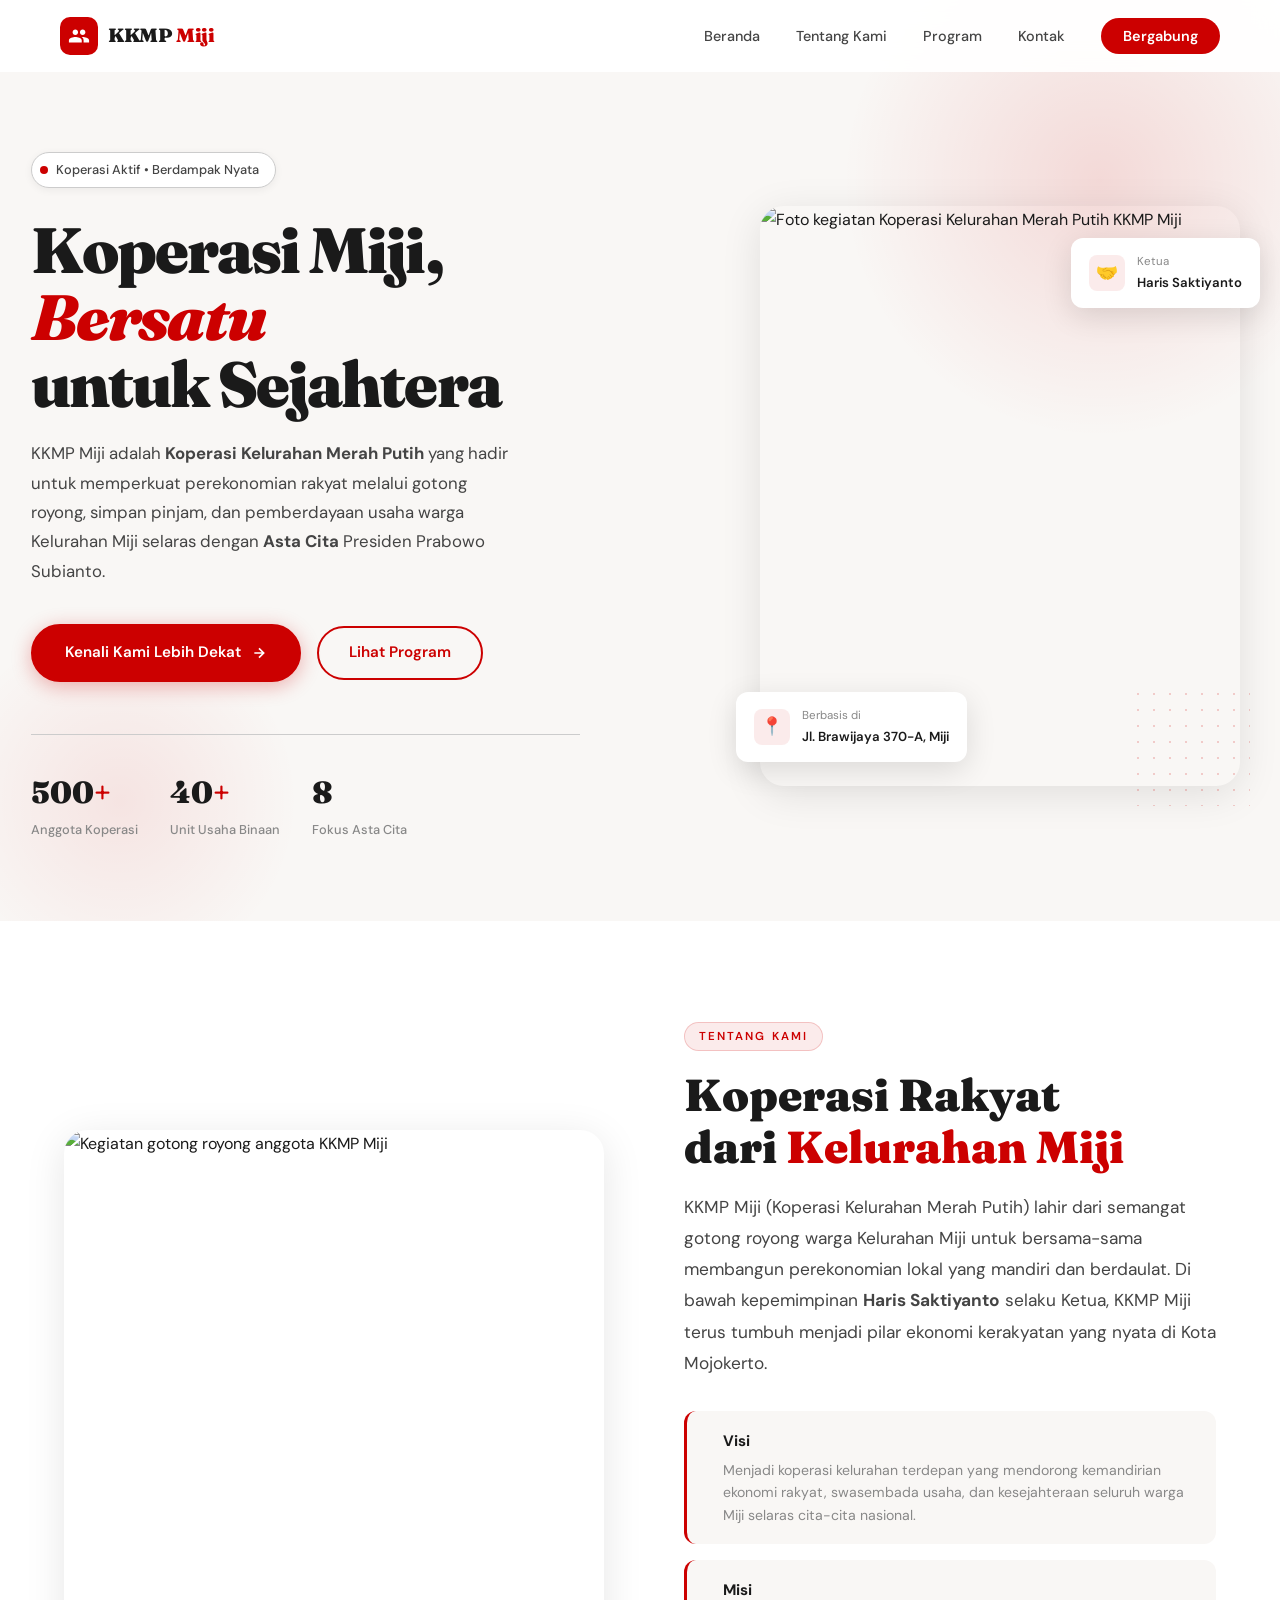
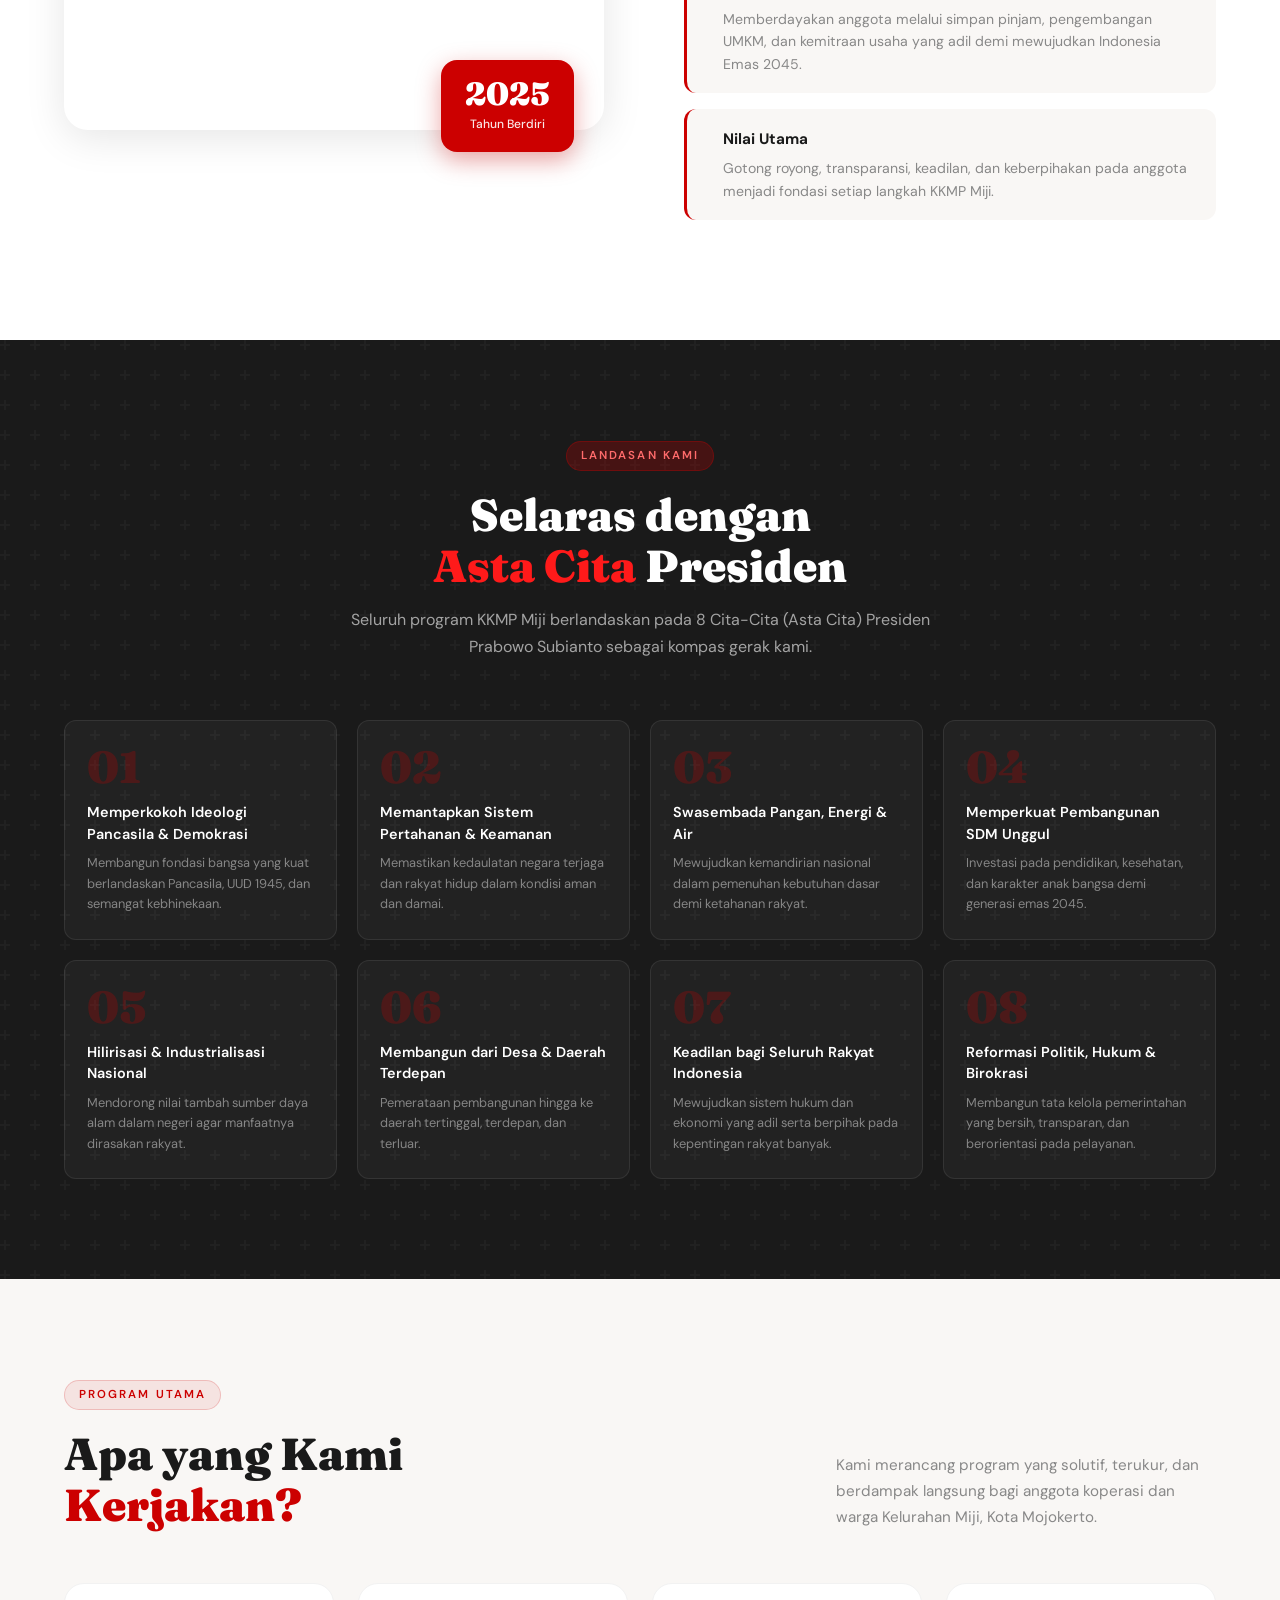
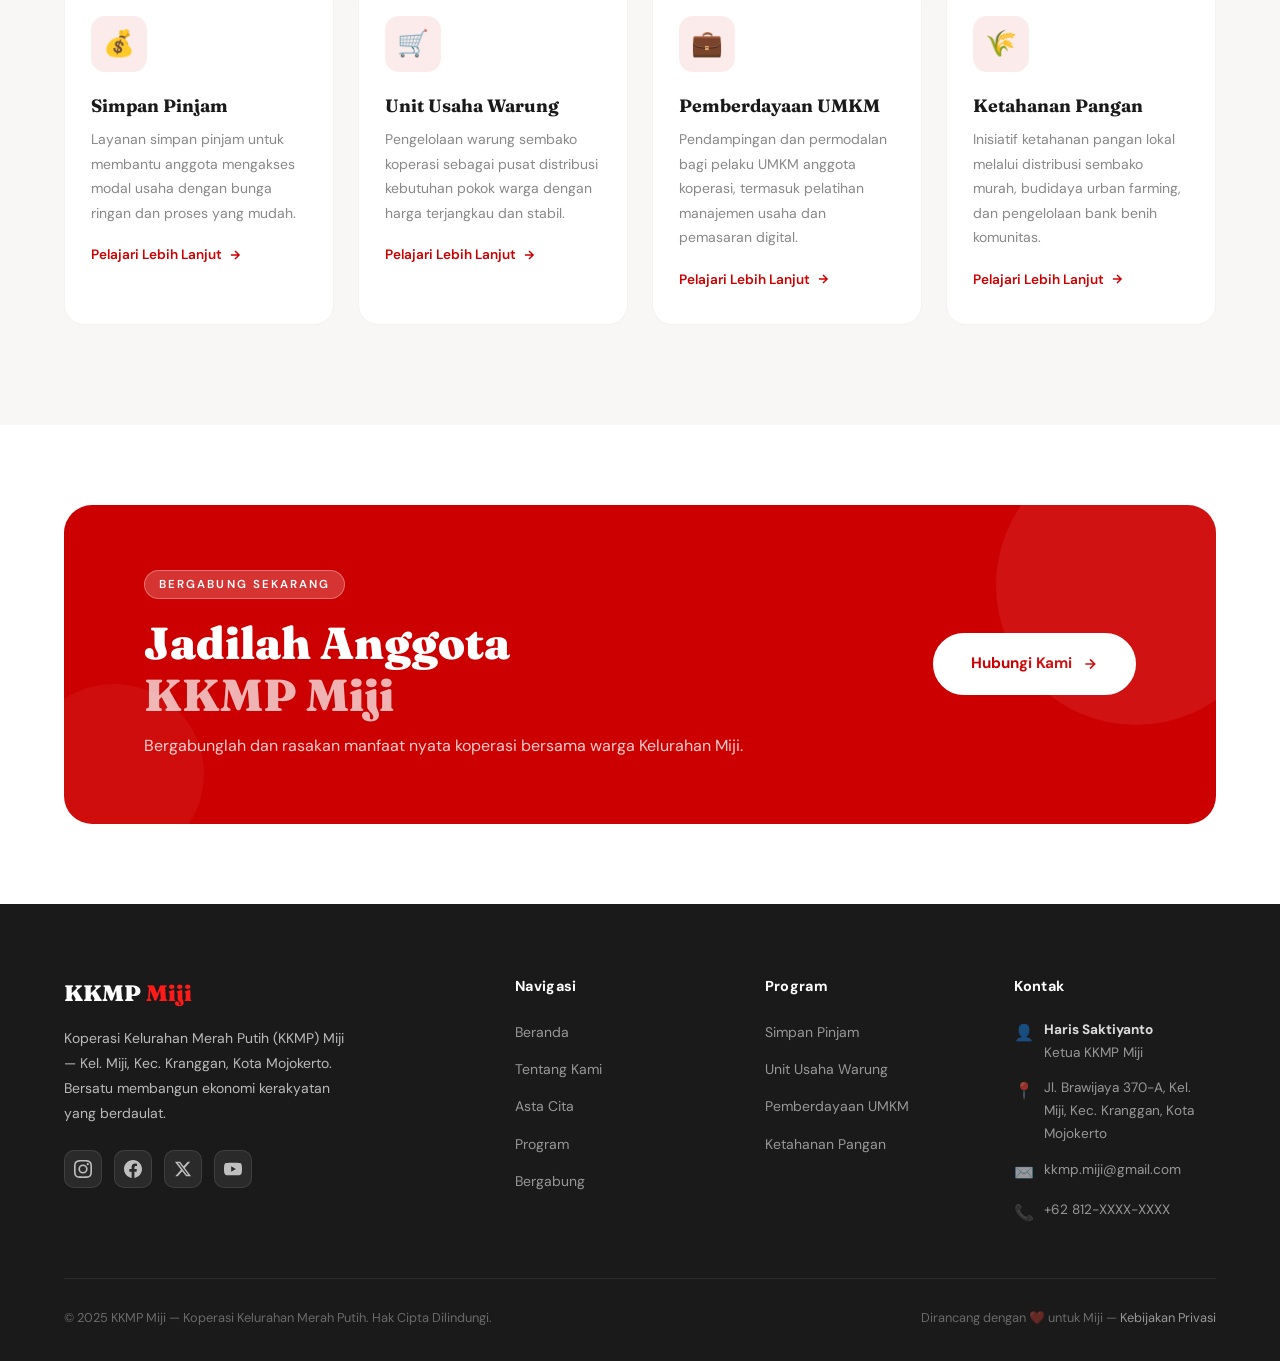
==== commit aac50c2b: "Change founding year and remove icons from VMV section Updated the founding year and removed icons f" ====
--- a/kkmp-miji-vercel (1)/index.html
+++ b/kkmp-miji-vercel (1)/index.html
@@ -196,7 +196,7 @@
           />
           <!-- Lencana tahun berdiri -->
           <div class="about-badge">
-            <div class="badge-num">2019</div>
+            <div class="badge-num">2025</div>
             <div class="badge-text">Tahun Berdiri</div>
           </div>
         </div>
@@ -219,7 +219,7 @@
           <!-- Visi, Misi, Nilai -->
           <div class="vmv-list">
             <div class="vmv-item">
-              <div class="vmv-icon">🎯</div>
+              <div class="vmv-icon"></div>
               <div>
                 <h4>Visi</h4>
                 <p>
@@ -230,7 +230,7 @@
               </div>
             </div>
             <div class="vmv-item">
-              <div class="vmv-icon">🚀</div>
+              <div class="vmv-icon"></div>
               <div>
                 <h4>Misi</h4>
                 <p>
@@ -240,7 +240,7 @@
               </div>
             </div>
             <div class="vmv-item">
-              <div class="vmv-icon">🤝</div>
+              <div class="vmv-icon"></div>
               <div>
                 <h4>Nilai Utama</h4>
                 <p>
